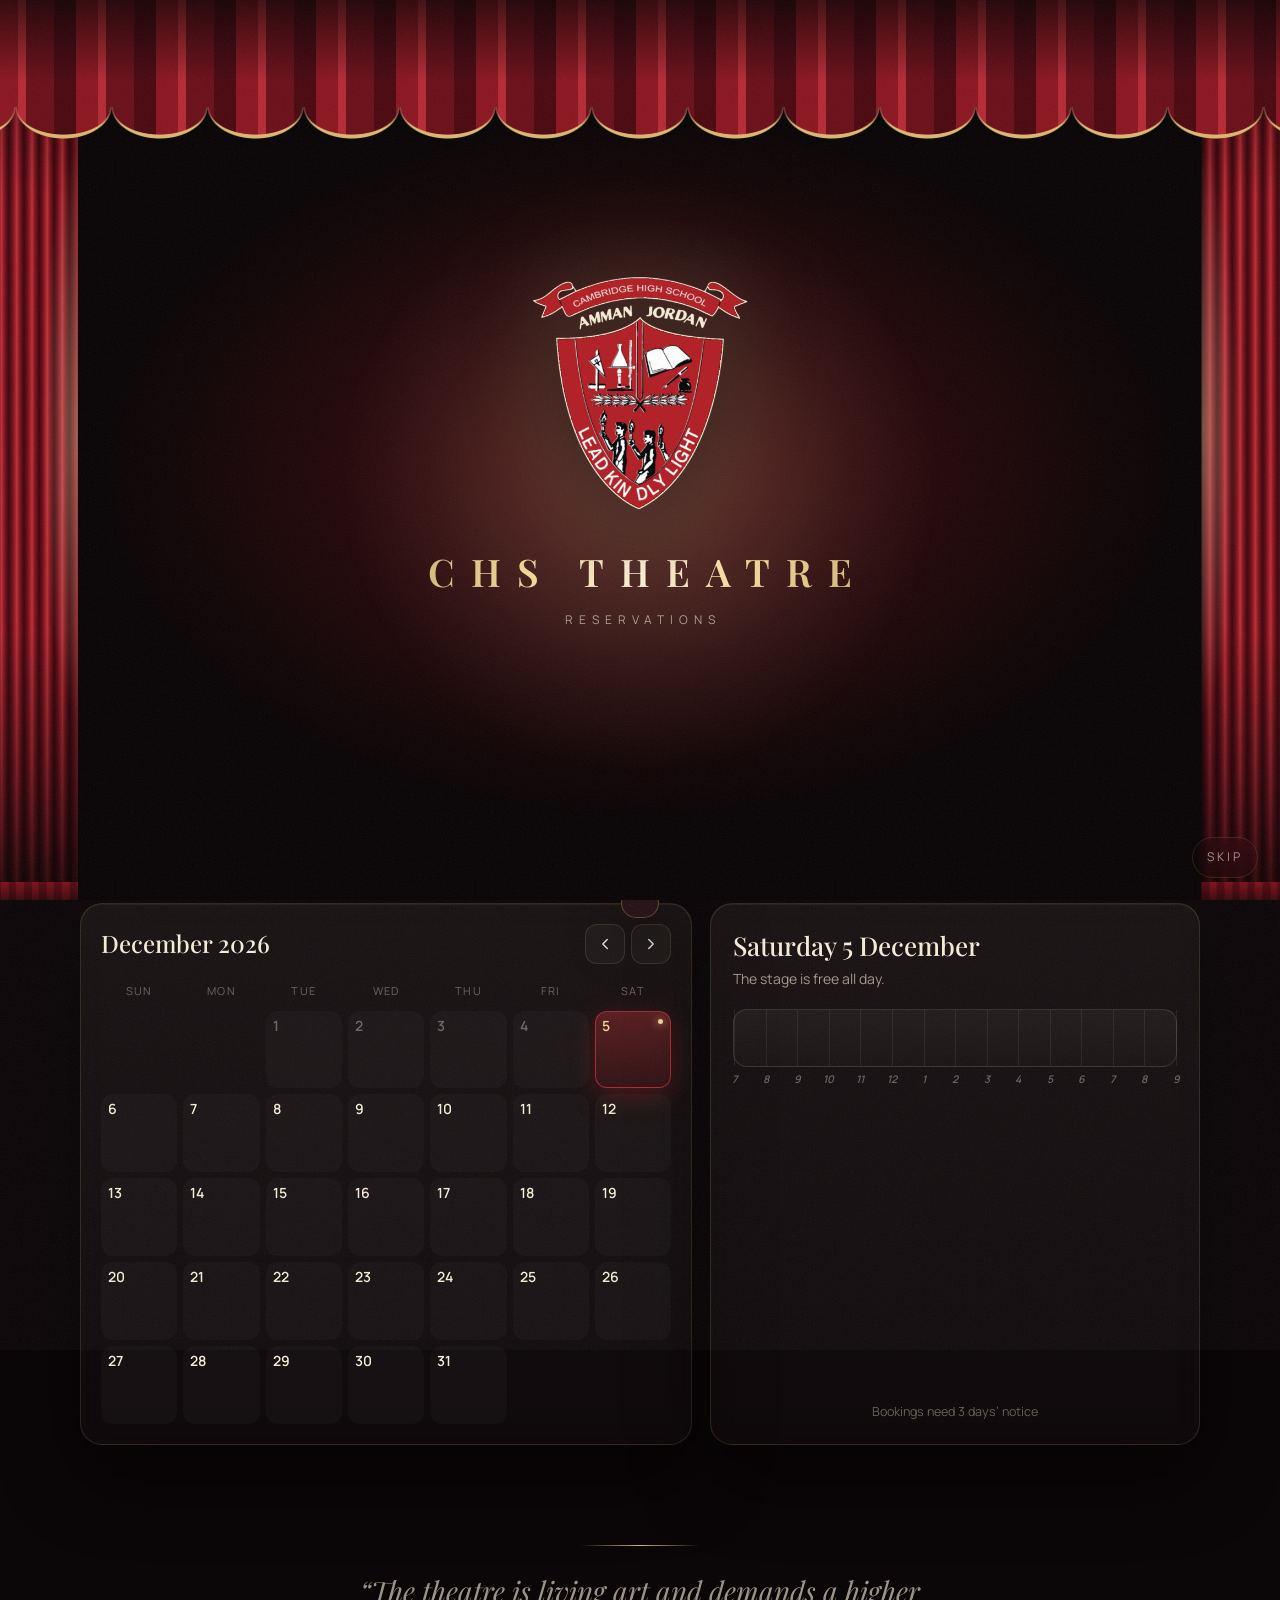
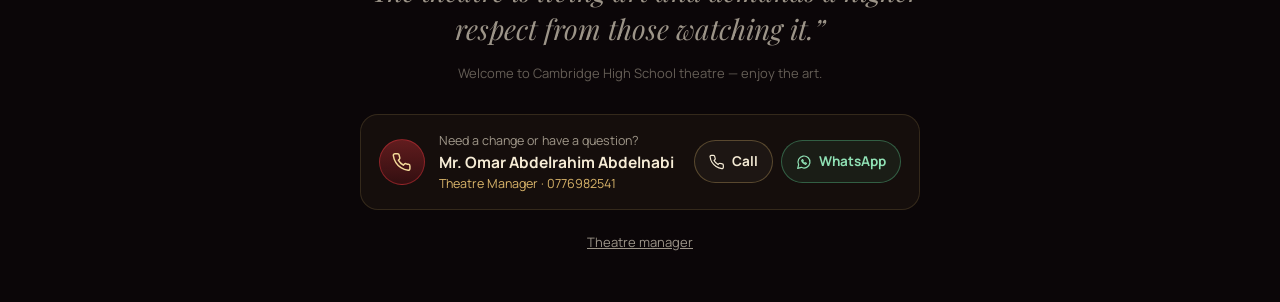
==== index.html @ 53082cd1 "Add files via upload" ====
<!doctype html>
<html lang="en" dir="ltr">
<head>
  <meta charset="utf-8" />
  <meta name="viewport" content="width=device-width, initial-scale=1, viewport-fit=cover" />
  <meta name="robots" content="noindex, nofollow" />
  <meta name="theme-color" content="#0b0608" />
  <meta name="apple-mobile-web-app-capable" content="yes" />
  <meta name="mobile-web-app-capable" content="yes" />
  <meta name="apple-mobile-web-app-status-bar-style" content="black-translucent" />
  <meta name="apple-mobile-web-app-title" content="CHS Theatre" />
  <title>CHS Theatre</title>
  <meta name="description" content="Book the Cambridge High School theatre." />
  <link rel="manifest" href="manifest.webmanifest" />
  <link rel="icon" type="image/png" href="icon-192.png" />
  <link rel="apple-touch-icon" href="apple-touch-icon.png" />
  <link rel="preconnect" href="https://fonts.googleapis.com" />
  <link rel="preconnect" href="https://fonts.gstatic.com" crossorigin />
  <link href="https://fonts.googleapis.com/css2?family=Amiri:wght@400;700&family=IBM+Plex+Sans+Arabic:wght@400;500;600;700&family=Manrope:wght@400;500;600;700;800&family=Playfair+Display:ital,wght@0,500;0,600;1,400;1,500&display=swap" rel="stylesheet" />
  <link rel="preload" as="image" href="logo-dark.png" />
  <link rel="stylesheet" href="styles.css?v=4" />
</head>
<body class="locked">
  <!-- ─── Intro: the curtain ─── -->
  <div id="intro" aria-hidden="true">
    <div class="intro-stage">
      <div class="intro-spot"></div>
      <div class="intro-pool"></div>
      <div class="intro-mark">
        <img src="logo-dark.png" alt="" />
        <div class="intro-title">CHS Theatre</div>
        <div class="intro-sub" data-t="introSub">Reservations</div>
      </div>
    </div>
    <div class="curtain l"><div class="shine"></div></div>
    <div class="curtain r"><div class="shine"></div></div>
    <div class="valance"></div>
    <div class="fringe"></div>
    <button class="skip" data-t="skip">Skip</button>
  </div>

  <div class="stage-bg">
    <div class="beam b1"></div>
    <div class="beam b2"></div>
    <canvas id="dust"></canvas>
  </div>
  <div class="grain"></div>

  <div class="app">
    <header class="top">
      <div class="wrap">
        <a class="brand" href="#">
          <img src="logo-dark.png" alt="Cambridge High School" />
          <div><b>CHS Theatre</b><small data-t="brandSub">Cambridge High School</small></div>
        </a>
        <div class="spacer"></div>
        <button class="pill-btn" id="langBtn" aria-label="Language"><span data-icon="globe"></span><span id="langLbl">عربي</span></button>
      </div>
    </header>

    <main>
      <section class="hero wrap">
        <span class="eyebrow reveal"><i></i><span data-t="eyebrow">Theatre reservations · Now online</span></span>
        <h1 class="reveal" data-t-html="heroTitle">The stage is <em>yours.</em></h1>
        <p class="lead reveal" data-t="heroLead">Reserve the school theatre in under a minute. Your request goes straight to the Theatre Manager — you’ll get the confirmation by email and in your calendar.</p>
        <div class="cta-row reveal">
          <button class="btn primary" data-open-booking><span data-icon="ticket"></span><span data-t="ctaBook">Book the theatre</span></button>
          <a class="btn ghost" href="#availability"><span data-icon="calendar"></span><span data-t="ctaAvail">See availability</span></a>
        </div>
        <div class="facts reveal">
          <span><span data-icon="clock"></span><span data-t="fact1">Book by the hour</span></span>
          <span><span data-icon="bell"></span><span data-t="fact2">Book at least 3 days ahead</span></span>
          <span><span data-icon="mail"></span><span data-t="fact3">Email + calendar confirmation</span></span>
        </div>
      </section>

      <section class="block wrap" id="availability">
        <div class="sec-head reveal">
          <div>
            <h2 data-t="availTitle">Availability</h2>
            <p data-t="availSub">Tap a day to see when the stage is free.</p>
          </div>
          <div class="legend">
            <span><i class="l-free"></i><span data-t="free">Free</span></span>
            <span><i class="l-pend"></i><span data-t="pending">Pending</span></span>
            <span><i class="l-busy"></i><span data-t="booked">Booked</span></span>
          </div>
        </div>
        <div class="avail reveal">
          <div class="card cal" id="mainCal"></div>
          <div class="card dayp" id="dayPanel"></div>
        </div>
      </section>

      <section class="block wrap" id="mineSec" hidden>
        <div class="sec-head reveal">
          <div>
            <h2 data-t="mineTitle">My requests</h2>
            <p data-t="mineSub">Requests sent from this device.</p>
          </div>
          <button class="pill-btn" id="mineRefresh"><span data-icon="refresh"></span><span data-t="refresh">Refresh</span></button>
        </div>
        <div class="mine reveal" id="mineList"></div>
      </section>
    </main>

    <footer class="foot wrap">
      <div class="orn"></div>
      <blockquote data-t="quote">“The theatre is living art and demands a higher respect from those watching it.”</blockquote>
      <div data-t="enjoy">Welcome to Cambridge High School theatre — enjoy the art.</div>
      <div class="contact-slot" style="margin-top:30px"></div>
      <div style="margin-top:22px"><a href="admin.html" data-t="managerLink">Theatre manager</a></div>
    </footer>
  </div>

  <!-- ─── Booking sheet ─── -->
  <div class="sheet-wrap" id="sheet" role="dialog" aria-modal="true" aria-labelledby="stepTitle">
    <div class="scrim" data-close></div>
    <div class="sheet">
      <div class="sheet-top">
        <div class="grabber"></div>
        <div class="sheet-bar">
          <div class="st"><small id="stepNum">Step 1 of 5</small><b id="stepTitle">About you</b></div>
          <button class="icon-btn" data-close aria-label="Close"><span data-icon="x"></span></button>
        </div>
        <div class="progress" id="progress"><i></i><i></i><i></i><i></i><i></i></div>
      </div>

      <div class="sheet-body" id="sheetBody">
        <!-- 1 · You -->
        <div class="step" data-step="1">
          <div class="field">
            <label for="fName" data-t="fName">Teacher’s name</label>
            <input class="input" id="fName" autocomplete="name" data-ph="phName" placeholder="e.g. Shireen Bakri" />
            <div class="err" data-err="name" data-t="errName">Please write your name.</div>
          </div>
          <div class="field">
            <label for="fEmail" data-t="fEmail">School email</label>
            <div class="email-wrap">
              <input class="input" id="fEmail" inputmode="email" autocomplete="email" autocapitalize="off" spellcheck="false" placeholder="firstname.lastname" />
              <span class="dom">@cambridge.edu.jo</span>
            </div>
            <div class="hint" data-t="emailHint">Confirmations are sent here.</div>
            <div class="err" data-err="email" data-t="errEmail">Write the part before @cambridge.edu.jo</div>
          </div>
          <div class="field">
            <span class="lbl" data-t="fDept">Department</span>
            <div class="chips" id="deptChips"></div>
            <div class="reveal-box" id="deptOtherBox"><div><input class="input" id="fDeptOther" data-ph="phDeptOther" placeholder="Department name" /></div></div>
            <div class="err" data-err="dept" data-t="errDept">Choose your department.</div>
          </div>
          <div class="field">
            <label for="fHod" data-t="fHod">HOD’s name</label>
            <input class="input" id="fHod" data-ph="phHod" placeholder="Head of department" />
            <div class="hint" data-t="hodHint">Your HOD approves the event before the theatre manager.</div>
            <div class="err" data-err="hod" data-t="errHod">Please write your HOD’s name.</div>
          </div>
        </div>

        <!-- 2 · Event -->
        <div class="step" data-step="2">
          <div class="field">
            <label for="fTitle" data-t="fTitle">Event title</label>
            <input class="input" id="fTitle" data-ph="phTitle" placeholder="e.g. Grade 6 parents orientation" />
            <div class="err" data-err="title" data-t="errTitle">Give the event a title.</div>
          </div>
          <div class="field">
            <label for="fDesc"><span data-t="fDesc">Event description</span> <span class="opt" data-t="optional">(optional)</span></label>
            <textarea class="input" id="fDesc" data-ph="phDesc" placeholder="What happens on stage?"></textarea>
          </div>
          <div class="field">
            <span class="lbl" data-t="fAudience">Number of audience</span>
            <div class="stepper" id="audStepper">
              <button type="button" data-d="-10" aria-label="-10">−</button>
              <input id="fAudience" type="number" inputmode="numeric" min="1" max="600" value="50" />
              <button type="button" data-d="10" aria-label="+10">+</button>
            </div>
          </div>
          <div class="field">
            <span class="lbl" data-t="fAudType">Who’s attending?</span>
            <div class="chips" id="audChips"></div>
            <div class="err" data-err="aud" data-t="errAud">Choose at least one.</div>
          </div>
          <div class="field">
            <label for="fAudNote"><span data-t="fAudNote">Audience notes</span> <span class="opt" data-t="optional">(optional)</span></label>
            <input class="input" id="fAudNote" data-ph="phAudNote" placeholder="e.g. Staff: only HODs" />
          </div>
        </div>

        <!-- 3 · When -->
        <div class="step" data-step="3">
          <div class="mini-cal" id="pickCal"></div>
          <div class="err" data-err="date" data-t="errDate">Pick a date.</div>
          <div id="whenBox" hidden>
            <div class="picked"><span data-icon="calendar"></span><b id="pickedLbl"></b></div>
            <span class="lbl" data-t="tlLbl">The stage that day — tap a free spot</span>
            <div class="tl" id="tl"></div>
            <div class="time-row" style="margin-top:16px">
              <div><span class="lbl" data-t="start">Start</span><input class="input" type="time" id="fStart" step="900" /></div>
              <div><span class="lbl" data-t="end">End</span><input class="input" type="time" id="fEnd" step="900" /></div>
            </div>
            <div class="chips dur" id="durChips" style="margin-top:12px"></div>
            <div class="err" id="timeErr"></div>

            <h4 class="sub-h" data-t="rehTitle">Rehearsal</h4>
            <div class="switch" id="rehSw" role="switch" tabindex="0">
              <div class="s-t"><b data-t="rehT">I need a rehearsal</b><small data-t="rehS">Book the stage for a run-through too</small></div>
              <div class="tog"></div>
            </div>
            <div class="reveal-box" id="rehBox"><div>
              <div class="field" style="margin-top:4px">
                <span class="lbl" data-t="rehDate">Rehearsal date</span>
                <input class="input" type="date" id="fRehDate" />
              </div>
              <div id="rehWrap" hidden>
                <div class="tl" id="rehTl"></div>
                <div class="time-row" style="margin-top:16px">
                  <div><span class="lbl" data-t="start">Start</span><input class="input" type="time" id="fRehStart" step="900" /></div>
                  <div><span class="lbl" data-t="end">End</span><input class="input" type="time" id="fRehEnd" step="900" /></div>
                </div>
                <div class="chips dur" id="rehDurChips" style="margin-top:12px"></div>
                <div class="err" id="rehTimeErr"></div>
              </div>
              <div class="err" data-err="reh" data-t="errReh">Pick the rehearsal date and time.</div>
            </div></div>
          </div>
        </div>

        <!-- 4 · Facilities -->
        <div class="step" data-step="4">
          <p class="hint" style="margin:0 0 14px;font-size:14px" data-t="equipHint">Tap everything you need on the day.</p>
          <div class="equip" id="equipGrid"></div>
          <div class="field" style="margin-top:18px">
            <label for="fOther"><span data-t="fOther">Any other needs</span> <span class="opt" data-t="optional">(optional)</span></label>
            <textarea class="input" id="fOther" data-ph="phOther" placeholder="Anything not listed above"></textarea>
          </div>
        </div>

        <!-- 5 · Review -->
        <div class="step" data-step="5">
          <div class="review" id="reviewBox"></div>
          <div class="rules">
            <h4 data-t="rulesT">Theatre notes</h4>
            <ul>
              <li data-t-html="rule1">Theatre reservations should be made at the <strong>beginning of each school term</strong>.</li>
              <li data-t-html="rule2">Facilities and materials needed must be handed in <strong>3 days before the event</strong>.</li>
              <li data-t-html="rule3">Torch use is done in coordination with the theatre manager.</li>
              <li data-t-html="rule4">Provide the event minutes (walk-through) <strong>a week before</strong>.</li>
              <li data-t-html="rule5">All screened material (presentations, slideshows, films) is handed in <strong>on a flash drive or by email</strong>.</li>
            </ul>
          </div>
          <div class="agree" id="agree" role="checkbox" tabindex="0" aria-checked="false">
            <span class="box"><span data-icon="check"></span></span>
            <span data-t="agree">I’ve read the theatre notes and my HOD approves this event.</span>
          </div>
          <div class="err" data-err="agree" data-t="errAgree">Please confirm to continue.</div>
        </div>

        <!-- success -->
        <div class="done" id="done">
          <canvas class="burst" id="burst"></canvas>
          <div class="ticket" id="ticket"></div>
          <h3 data-t="doneT">Request sent!</h3>
          <p data-t="doneP">The theatre manager will review it. You’ll get an email — and a calendar invite once it’s approved.</p>
          <div class="status-line"><i></i><span data-t="awaiting">Awaiting approval</span></div>
          <div><button class="btn ghost" data-close><span data-t="doneBtn">Done</span></button></div>
          <div class="contact-slot" style="margin-top:22px"></div>
        </div>
      </div>

      <div class="sheet-foot" id="sheetFoot">
        <button class="btn ghost" id="backBtn"><span class="flip"><span data-icon="chevL"></span></span><span data-t="back">Back</span></button>
        <button class="btn primary grow" id="nextBtn"><span id="nextLbl" data-t="next">Continue</span><span class="flip" id="nextIco"><span data-icon="arrowR"></span></span></button>
      </div>
    </div>
  </div>

  <div class="toast" id="toast"></div>

  <script src="config.js?v=4"></script>
  <script src="api.js?v=4"></script>
  <script src="i18n.js?v=4"></script>
  <script src="icons.js?v=4"></script>
  <script src="app.js?v=4"></script>
</body>
</html>
---- styles.css ----
/* ─── CHS Theatre — design system ─────────────────────────────────── */
:root {
  --bg: #0b0608;
  --bg-2: #140a0d;
  --velvet-1: #2a0509;
  --velvet-2: #5c0b14;
  --velvet-3: #8f1620;
  --red: #b01e23;
  --red-hi: #d6333a;
  --gold: #d9b46a;
  --gold-hi: #f3d999;
  --gold-lo: #8a6a2e;
  --ivory: #f6ecd6;
  --text: #f6ecd6;
  --muted: rgba(246, 236, 214, 0.62);
  --faint: rgba(246, 236, 214, 0.38);
  --line: rgba(217, 180, 106, 0.16);
  --line-2: rgba(217, 180, 106, 0.32);
  --glass: rgba(255, 240, 220, 0.035);
  --glass-2: rgba(255, 240, 220, 0.07);
  --ok: #57c48a;
  --warn: #f0b44c;
  --busy: #e0474e;
  --radius: 22px;
  --radius-s: 14px;
  --ease: cubic-bezier(0.22, 1, 0.36, 1);
  --ease-io: cubic-bezier(0.7, 0, 0.2, 1);
  --f-display: "Playfair Display", "Amiri", Georgia, serif;
  --f-body: "Manrope", "IBM Plex Sans Arabic", system-ui, sans-serif;
  color-scheme: dark;
}
html[lang="ar"] {
  --f-display: "Amiri", "Playfair Display", serif;
  --f-body: "IBM Plex Sans Arabic", "Manrope", system-ui, sans-serif;
}

* { box-sizing: border-box; -webkit-tap-highlight-color: transparent; }
[hidden] { display: none !important; }
html, body { margin: 0; background: var(--bg); color: var(--text); }
body {
  font-family: var(--f-body);
  font-size: 16px;
  line-height: 1.55;
  min-height: 100dvh;
  overflow-x: hidden;
  -webkit-font-smoothing: antialiased;
}
body.locked { overflow: hidden; }
button, input, textarea, select { font: inherit; color: inherit; }
button { cursor: pointer; border: 0; background: none; }
img { display: block; max-width: 100%; }
::selection { background: var(--red); color: var(--ivory); }
:focus-visible { outline: 2px solid var(--gold); outline-offset: 3px; border-radius: 8px; }

/* ─── ambient stage: beams, dust, grain ─── */
.stage-bg { position: fixed; inset: 0; z-index: 0; pointer-events: none; overflow: hidden; }
.stage-bg::before {
  content: ""; position: absolute; inset: 0;
  background:
    radial-gradient(120% 70% at 50% -10%, rgba(143, 22, 32, 0.55), transparent 60%),
    radial-gradient(80% 60% at 50% 120%, rgba(92, 11, 20, 0.35), transparent 70%),
    var(--bg);
}
.beam {
  position: absolute; top: -20vh; width: 70vmax; height: 140vh;
  background: conic-gradient(from 180deg at 50% 0%, transparent 168deg, rgba(255, 226, 170, 0.10) 176deg, rgba(255, 236, 196, 0.16) 180deg, rgba(255, 226, 170, 0.10) 184deg, transparent 192deg);
  filter: blur(6px);
  mix-blend-mode: screen;
  transform-origin: 50% 0%;
}
.beam.b1 { left: -20vmax; animation: sway1 14s var(--ease-io) infinite alternate; }
.beam.b2 { right: -20vmax; animation: sway2 17s var(--ease-io) infinite alternate; }
@keyframes sway1 { from { transform: rotate(-26deg); } to { transform: rotate(-12deg); } }
@keyframes sway2 { from { transform: rotate(24deg); } to { transform: rotate(10deg); } }
#dust { position: absolute; inset: 0; width: 100%; height: 100%; opacity: 0.8; }
.grain {
  position: fixed; inset: -50%; z-index: 100; pointer-events: none; opacity: 0.07;
  background-image: url("data:image/svg+xml;utf8,<svg xmlns='http://www.w3.org/2000/svg' width='180' height='180'><filter id='n'><feTurbulence type='fractalNoise' baseFrequency='.9' numOctaves='2' stitchTiles='stitch'/></filter><rect width='100%' height='100%' filter='url(%23n)'/></svg>");
  animation: grain 1.2s steps(6) infinite;
}
@keyframes grain { 0%{transform:translate(0,0)} 20%{transform:translate(-3%,2%)} 40%{transform:translate(2%,-3%)} 60%{transform:translate(-2%,-1%)} 80%{transform:translate(3%,3%)} 100%{transform:translate(0,0)} }

/* ─── intro: velvet curtain reveal ─── */
#intro {
  position: fixed; inset: 0; z-index: 90; background: #050203; overflow: hidden;
  display: grid; place-items: center; cursor: pointer;
}
#intro.out { animation: introOut 0.9s var(--ease) forwards; }
@keyframes introOut { to { opacity: 0; transform: scale(1.04); visibility: hidden; } }
.intro-stage {
  position: absolute; inset: 0; display: grid; place-items: center;
  background: radial-gradient(60% 55% at 50% 52%, rgba(120, 18, 26, 0.55), transparent 70%), #070304;
}
.intro-spot {
  position: absolute; z-index: 6; left: 50%; top: -10%; width: 120vmin; height: 120%;
  transform: translateX(-50%);
  background: conic-gradient(from 180deg at 50% 0%, transparent 163deg, rgba(255, 232, 190, 0.14) 172deg, rgba(255, 240, 210, 0.22) 180deg, rgba(255, 232, 190, 0.14) 188deg, transparent 197deg);
  filter: blur(4px); opacity: 0; mix-blend-mode: screen;
}
.intro-pool {
  position: absolute; left: 50%; top: 50%; width: 70vmin; height: 70vmin; transform: translate(-50%, -46%);
  background: radial-gradient(circle, rgba(255, 228, 180, 0.22), rgba(255, 210, 150, 0.06) 45%, transparent 68%);
  opacity: 0;
}
.intro-mark { position: relative; z-index: 2; text-align: center; opacity: 0; transform: scale(0.94) translateY(8px); }
.intro-mark img { width: min(46vmin, 230px); margin: 0 auto; filter: drop-shadow(0 18px 40px rgba(0, 0, 0, 0.7)) drop-shadow(0 0 30px rgba(255, 210, 150, 0.18)); }
.intro-title {
  margin-top: 26px; font-family: "Playfair Display", serif; font-weight: 600;
  font-size: clamp(22px, 4.6vmin, 38px); letter-spacing: 0.42em; text-indent: 0.42em; text-transform: uppercase;
  background: linear-gradient(100deg, var(--gold-lo), var(--gold-hi) 40%, #fff6dd 50%, var(--gold-hi) 60%, var(--gold-lo));
  background-size: 220% 100%; -webkit-background-clip: text; background-clip: text; color: transparent;
}
.intro-sub { margin-top: 10px; font-size: 12px; letter-spacing: 0.5em; text-indent: 0.5em; text-transform: uppercase; color: var(--muted); }

.curtain {
  position: absolute; top: 0; bottom: 0; width: 51%; z-index: 4;
  background:
    linear-gradient(180deg, rgba(0,0,0,.55), rgba(0,0,0,0) 22%, rgba(0,0,0,0) 70%, rgba(0,0,0,.7)),
    repeating-linear-gradient(90deg, #3a060c 0px, #6d0d17 18px, #a4202b 34px, #c2333c 40px, #8d1520 52px, #4e0810 70px, #3a060c 76px);
  box-shadow: inset 0 0 120px rgba(0, 0, 0, 0.6);
  will-change: transform;
}
.curtain::after { /* hem */
  content: ""; position: absolute; left: 0; right: 0; bottom: 0; height: 18px;
  background: linear-gradient(180deg, transparent, rgba(0,0,0,.5)), repeating-linear-gradient(90deg, #5a0a12 0 38px, #7d111b 38px 76px);
}
.curtain.l { left: 0; transform-origin: 0 50%; border-right: 1px solid rgba(0,0,0,.6); }
.curtain.r { right: 0; transform-origin: 100% 50%; border-left: 1px solid rgba(0,0,0,.6); }
.curtain .shine {
  position: absolute; inset: 0; opacity: 0;
  background: radial-gradient(40% 45% at var(--sx, 100%) 48%, rgba(255, 220, 170, 0.35), transparent 70%);
  mix-blend-mode: screen;
}
.curtain.l .shine { --sx: 100%; }
.curtain.r .shine { --sx: 0%; }
.valance {
  position: absolute; left: -2%; right: -2%; top: 0; height: 15vh; min-height: 90px; z-index: 6;
  background:
    linear-gradient(180deg, rgba(0,0,0,.65), rgba(0,0,0,0) 60%),
    repeating-linear-gradient(90deg, #4a0810 0 22px, #8a1520 22px 44px, #b42a33 44px 52px, #6a0e18 52px 80px);
  -webkit-mask: linear-gradient(#000, #000) top / 100% calc(100% - 28px) no-repeat, radial-gradient(50% 100% at 50% 0, #000 97%, transparent 100%) bottom / 96px 28px repeat-x;
          mask: linear-gradient(#000, #000) top / 100% calc(100% - 28px) no-repeat, radial-gradient(50% 100% at 50% 0, #000 97%, transparent 100%) bottom / 96px 28px repeat-x;
}
.fringe { /* gold edge that follows the swags */
  position: absolute; left: -2%; right: -2%; top: 0; height: calc(max(15vh, 90px) + 4px); min-height: 94px; z-index: 5;
  background: linear-gradient(180deg, var(--gold-lo), var(--gold-hi) 60%, var(--gold));
  -webkit-mask: linear-gradient(#000, #000) top / 100% calc(100% - 32px) no-repeat, radial-gradient(50% 100% at 50% 0, #000 97%, transparent 100%) bottom / 96px 32px repeat-x;
          mask: linear-gradient(#000, #000) top / 100% calc(100% - 32px) no-repeat, radial-gradient(50% 100% at 50% 0, #000 97%, transparent 100%) bottom / 96px 32px repeat-x;
  filter: drop-shadow(0 8px 14px rgba(0,0,0,.7));
}
.skip {
  position: absolute; z-index: 8; bottom: max(22px, env(safe-area-inset-bottom)); inset-inline-end: 22px;
  font-size: 12px; letter-spacing: 0.24em; text-transform: uppercase; color: var(--muted);
  padding: 10px 14px; border: 1px solid var(--line); border-radius: 999px; backdrop-filter: blur(6px);
  opacity: 0; animation: fadeIn 0.6s 0.4s forwards;
}

/* timeline (class .play added by JS) */
#intro.play .intro-spot { animation: spotOn 0.9s 0.25s steps(1) forwards, spotFlick 0.5s 0.25s ease-out; }
@keyframes spotOn { to { opacity: 1; } }
@keyframes spotFlick { 0%{opacity:0} 20%{opacity:.8} 30%{opacity:.2} 45%{opacity:1} 55%{opacity:.5} 70%{opacity:1} }
#intro.play .curtain .shine { animation: fadeIn 0.6s 0.45s forwards; }
#intro.play .curtain.l { animation: openL 2.1s 1.05s var(--ease-io) forwards; }
#intro.play .curtain.r { animation: openR 2.1s 1.05s var(--ease-io) forwards; }
@keyframes openL { 0%{transform:none} 12%{transform:translateX(1.5%) skewY(.3deg)} 100%{transform:translateX(-8%) scaleX(.2)} }
@keyframes openR { 0%{transform:none} 12%{transform:translateX(-1.5%) skewY(-.3deg)} 100%{transform:translateX(8%) scaleX(.2)} }
#intro.play .intro-pool { animation: fadeIn 1.4s 1.5s forwards; }
#intro.play .intro-mark { animation: markIn 1.5s 1.7s var(--ease) forwards; }
#intro.play .intro-title { animation: titleShine 2.2s 2.1s var(--ease) forwards; }
@keyframes titleShine { from { background-position: 130% 0; } to { background-position: 50% 0; } }
@keyframes markIn { to { opacity: 1; transform: none; } }
@keyframes shimmer { from { background-position: 120% 0; } to { background-position: -20% 0; } }
@keyframes fadeIn { to { opacity: 1; } }
/* quick version on repeat visits */
#intro.quick.play .curtain.l, #intro.quick.play .curtain.r { animation-delay: 0.2s; animation-duration: 1.3s; }
#intro.quick.play .intro-spot { animation-delay: 0s; }
#intro.quick.play .intro-pool { animation-delay: 0.4s; }
#intro.quick.play .intro-mark { animation-delay: 0.5s; animation-duration: 1s; }
#intro.quick.play .intro-title { animation-delay: 0.6s; }

/* ─── layout ─── */
.app { position: relative; z-index: 1; }
.wrap { width: min(1120px, 100% - 32px); margin-inline: auto; }
header.top {
  position: sticky; top: 0; z-index: 20;
  padding: max(12px, env(safe-area-inset-top)) 0 12px;
  background: linear-gradient(180deg, rgba(11, 6, 8, 0.92), rgba(11, 6, 8, 0.6) 70%, transparent);
  backdrop-filter: blur(10px); -webkit-backdrop-filter: blur(10px);
}
.top .wrap { display: flex; align-items: center; gap: 12px; }
.brand { display: flex; align-items: center; gap: 12px; text-decoration: none; color: inherit; min-width: 0; }
.brand img { width: 40px; height: 43px; object-fit: contain; filter: drop-shadow(0 4px 10px rgba(0,0,0,.6)); }
.brand b { display: block; font-family: var(--f-display); font-size: 17px; font-weight: 600; letter-spacing: .02em; line-height: 1.15; white-space: nowrap; }
.brand small { display: block; font-size: 10.5px; letter-spacing: .28em; text-transform: uppercase; color: var(--gold); white-space: nowrap; }
html[lang="ar"] .brand small { letter-spacing: .05em; font-size: 12px; }
.top .spacer { flex: 1; }
.pill-btn {
  display: inline-flex; align-items: center; gap: 8px; padding: 9px 14px; border-radius: 999px;
  border: 1px solid var(--line-2); background: var(--glass); font-size: 13px; font-weight: 600; color: var(--ivory);
  transition: background .3s, border-color .3s, transform .3s var(--ease);
}
.pill-btn:hover { background: var(--glass-2); border-color: var(--gold); }
.pill-btn:active { transform: scale(.96); }
.pill-btn svg { width: 16px; height: 16px; }

/* hero */
.hero { padding: clamp(40px, 10vh, 110px) 0 50px; text-align: center; position: relative; }
.eyebrow {
  display: inline-flex; align-items: center; gap: 10px; font-size: 11.5px; letter-spacing: .34em; text-transform: uppercase;
  color: var(--gold); padding: 8px 16px; border: 1px solid var(--line); border-radius: 999px; background: rgba(217, 180, 106, 0.05);
}
html[lang="ar"] .eyebrow { letter-spacing: .04em; font-size: 13px; }
.eyebrow i { width: 6px; height: 6px; border-radius: 50%; background: var(--gold-hi); box-shadow: 0 0 12px var(--gold-hi); animation: pulse 2.4s infinite; }
@keyframes pulse { 50% { opacity: .35; } }
.hero h1 {
  font-family: var(--f-display); font-weight: 500; margin: 26px auto 18px; line-height: 1.02;
  font-size: clamp(46px, 10.5vw, 112px); letter-spacing: -0.02em; max-width: 12ch;
}
html[lang="ar"] .hero h1 { line-height: 1.25; letter-spacing: 0; font-weight: 700; }
.hero h1 em {
  font-style: italic; font-weight: 400;
  background: linear-gradient(100deg, var(--gold-lo), var(--gold-hi) 45%, #fff3d2 52%, var(--gold-hi) 60%, var(--gold));
  background-size: 200% 100%; -webkit-background-clip: text; background-clip: text; color: transparent;
  animation: shimmer 6s 1s var(--ease) infinite alternate; padding-inline-end: .06em;
}
.hero p.lead { max-width: 560px; margin: 0 auto; color: var(--muted); font-size: clamp(16px, 2.2vw, 19px); }
.cta-row { display: flex; gap: 12px; justify-content: center; flex-wrap: wrap; margin-top: 34px; }
.btn {
  position: relative; display: inline-flex; align-items: center; justify-content: center; gap: 10px;
  padding: 17px 28px; border-radius: 999px; font-weight: 700; font-size: 16px; letter-spacing: .01em;
  transition: transform .35s var(--ease), box-shadow .35s var(--ease), background .3s, opacity .3s; overflow: hidden; isolation: isolate;
}
.btn svg { width: 19px; height: 19px; }
.btn:active { transform: scale(.97); }
.btn.primary {
  color: #fff; background: linear-gradient(180deg, var(--red-hi), var(--red) 55%, #8c141a);
  box-shadow: 0 1px 0 rgba(255,255,255,.25) inset, 0 -2px 0 rgba(0,0,0,.25) inset, 0 14px 40px rgba(176, 30, 35, 0.45), 0 0 0 1px rgba(255, 200, 180, .12);
}
.btn.primary::after {
  content: ""; position: absolute; inset: 0; z-index: -1;
  background: linear-gradient(115deg, transparent 30%, rgba(255,255,255,.35) 48%, transparent 62%);
  transform: translateX(-120%); transition: transform 0.9s var(--ease);
}
.btn.primary:hover::after { transform: translateX(120%); }
.btn.primary:hover { box-shadow: 0 1px 0 rgba(255,255,255,.25) inset, 0 18px 50px rgba(214, 51, 58, 0.55), 0 0 0 1px rgba(255, 200, 180, .2); transform: translateY(-2px); }
a.btn { text-decoration: none; }
@media (max-width: 480px) { .eyebrow { letter-spacing: .18em; font-size: 10.5px; } }
.btn.ghost { color: var(--ivory); border: 1px solid var(--line-2); background: var(--glass); }
.btn.ghost:hover { border-color: var(--gold); background: var(--glass-2); }
.btn.gold { color: #1b1206; background: linear-gradient(180deg, var(--gold-hi), var(--gold) 60%, #b48d45); box-shadow: 0 12px 34px rgba(217, 180, 106, .3); }
.btn[disabled] { opacity: .45; pointer-events: none; }
.btn.block { width: 100%; }

.facts { display: flex; justify-content: center; flex-wrap: wrap; gap: 10px 26px; margin-top: 44px; color: var(--faint); font-size: 13.5px; }
.facts span { display: inline-flex; align-items: center; gap: 8px; }
.facts svg { width: 16px; height: 16px; color: var(--gold); }

/* reveal on scroll */
.reveal { opacity: 0; transform: translateY(26px); transition: opacity 1s var(--ease), transform 1s var(--ease); }
.reveal.in { opacity: 1; transform: none; }

/* sections */
section.block { padding: 40px 0 30px; }
.sec-head { display: flex; align-items: end; justify-content: space-between; gap: 16px; margin-bottom: 20px; flex-wrap: wrap; }
.sec-head h2 { font-family: var(--f-display); font-weight: 500; font-size: clamp(30px, 5vw, 44px); margin: 0; line-height: 1.1; }
.sec-head p { margin: 6px 0 0; color: var(--muted); }
.legend { display: flex; gap: 14px; flex-wrap: wrap; font-size: 12.5px; color: var(--muted); }
.legend span { display: inline-flex; align-items: center; gap: 7px; }
.legend i { width: 10px; height: 10px; border-radius: 3px; }
.l-free { background: rgba(246, 236, 214, .14); }
.l-pend { background: var(--warn); }
.l-busy { background: var(--busy); }

.card {
  position: relative; border-radius: var(--radius); border: 1px solid var(--line);
  background: linear-gradient(180deg, rgba(255, 240, 220, 0.05), rgba(255, 240, 220, 0.02));
  box-shadow: 0 30px 80px rgba(0, 0, 0, 0.45), inset 0 1px 0 rgba(255, 240, 220, 0.06);
  backdrop-filter: blur(14px); -webkit-backdrop-filter: blur(14px);
}

/* availability */
.avail { display: grid; grid-template-columns: 1.25fr 1fr; gap: 18px; }
@media (max-width: 860px) { .avail { grid-template-columns: 1fr; } }
.cal { padding: 20px; }
.cal-head { display: flex; align-items: center; justify-content: space-between; margin-bottom: 14px; }
.cal-head h3 { margin: 0; font-family: var(--f-display); font-weight: 500; font-size: 24px; }
.cal-nav { display: flex; gap: 6px; }
.icon-btn {
  width: 40px; height: 40px; border-radius: 12px; display: grid; place-items: center;
  border: 1px solid var(--line); background: var(--glass); transition: background .25s, border-color .25s;
}
.icon-btn:hover { background: var(--glass-2); border-color: var(--line-2); }
.icon-btn svg { width: 18px; height: 18px; }
html[dir="rtl"] .flip svg { transform: scaleX(-1); }
.cal-grid { display: grid; grid-template-columns: repeat(7, 1fr); gap: 6px; }
.cal-dow { text-align: center; font-size: 11px; letter-spacing: .12em; text-transform: uppercase; color: var(--faint); padding: 4px 0 6px; }
.day {
  position: relative; aspect-ratio: 1 / 1.02; border-radius: 12px; padding: 7px 6px 6px; text-align: start;
  display: flex; flex-direction: column; justify-content: space-between;
  background: rgba(255, 240, 220, 0.025); border: 1px solid transparent; transition: background .25s, border-color .25s, transform .3s var(--ease);
}
.day:hover:not(:disabled) { background: rgba(255, 240, 220, 0.07); border-color: var(--line); }
.day .num { font-size: 14px; font-weight: 600; line-height: 1; }
.day.muted { opacity: .28; }
.day:disabled { cursor: default; }
.day.past .num { color: var(--faint); }
.day.today .num { color: var(--gold-hi); }
.day.today::before { content: ""; position: absolute; top: 7px; inset-inline-end: 7px; width: 5px; height: 5px; border-radius: 50%; background: var(--gold-hi); box-shadow: 0 0 8px var(--gold-hi); }
.day.sel { background: linear-gradient(180deg, rgba(214, 51, 58, .35), rgba(176, 30, 35, .18)); border-color: rgba(214, 51, 58, .7); box-shadow: 0 8px 26px rgba(176, 30, 35, .35); }
.day.blocked { opacity: .32; }
.bars { display: grid; grid-template-columns: repeat(8, 1fr); gap: 2px; }
.bars i { height: 4px; border-radius: 2px; background: rgba(246, 236, 214, 0.12); }
.bars i.p { background: var(--warn); }
.bars i.b { background: var(--busy); box-shadow: 0 0 6px rgba(224, 71, 78, .6); }
.mbar { position: relative; display: block; height: 4px; border-radius: 2px; background: rgba(246, 236, 214, 0.1); overflow: hidden; }
.mbar i { position: absolute; top: 0; bottom: 0; border-radius: 2px; }
.mbar i.p { background: var(--warn); }
.mbar i.b { background: var(--busy); box-shadow: 0 0 6px rgba(224, 71, 78, .6); }

/* day timeline */
.tl { position: relative; padding-bottom: 22px; margin-bottom: 4px; }
.tl-track {
  position: relative; height: 58px; border-radius: 14px; cursor: pointer; overflow: visible;
  background: linear-gradient(180deg, rgba(255, 240, 220, .05), rgba(255, 240, 220, .02));
  border: 1px solid rgba(246, 236, 214, .12);
  touch-action: manipulation;
}
.tl.static .tl-track { cursor: default; }
.tl .tk { position: absolute; top: 0; bottom: 0; width: 1px; background: rgba(246, 236, 214, .08); pointer-events: none; }
.tl .tk span { position: absolute; top: calc(100% + 5px); transform: translateX(-50%); font-size: 10.5px; color: var(--faint); font-weight: 600; direction: ltr; }
html[dir="rtl"] .tl .tk span { transform: translateX(50%); }
@media (max-width: 520px) { .tl .tk.minor span { display: none; } }
.tl .blk { position: absolute; top: 6px; bottom: 6px; border-radius: 9px; pointer-events: none; }
.tl .blk.busy { background: repeating-linear-gradient(135deg, rgba(224, 71, 78, .55) 0 6px, rgba(224, 71, 78, .35) 6px 12px); border: 1px solid rgba(255, 120, 125, .6); }
.tl .blk.pend { background: repeating-linear-gradient(135deg, rgba(240, 180, 76, .45) 0 6px, rgba(240, 180, 76, .25) 6px 12px); border: 1px solid rgba(240, 180, 76, .6); }
.tl .blk.own { background: rgba(217, 180, 106, .12); border: 1px dashed rgba(217, 180, 106, .6); }
.tl .sel {
  position: absolute; top: 3px; bottom: 3px; border-radius: 11px; pointer-events: none; min-width: 6px;
  background: linear-gradient(180deg, var(--gold-hi), var(--gold) 60%, #b48d45);
  box-shadow: 0 0 0 2px rgba(243, 217, 153, .35), 0 8px 26px rgba(217, 180, 106, .45);
  transition: inset-inline-start .35s var(--ease), width .35s var(--ease);
  display: flex; align-items: center; justify-content: center; overflow: hidden;
}
.tl .sel span { font-size: 11px; font-weight: 800; color: #2a1408; white-space: nowrap; padding: 0 4px; direction: ltr; }
.tl .sel.bad { background: linear-gradient(180deg, #ff7a80, var(--busy)); box-shadow: 0 0 0 2px rgba(255, 120, 125, .35), 0 8px 26px rgba(224, 71, 78, .45); }
.tl .sel.bad span { color: #fff; }
.chip.sm { padding: 8px 13px; font-size: 13px; }
.chip.ghosty { cursor: default; font-weight: 600; color: var(--ok); border-color: rgba(87, 196, 138, .3); background: rgba(87, 196, 138, .07); direction: ltr; }
.dayp .tl { margin-top: 4px; }
.day .xtra { position: absolute; bottom: 14px; inset-inline-end: 6px; width: 6px; height: 6px; border-radius: 50%; background: var(--gold); }

.dayp { padding: 22px; display: flex; flex-direction: column; min-height: 100%; }
.dayp h3 { margin: 0; font-family: var(--f-display); font-weight: 500; font-size: 26px; }
.dayp .sub { color: var(--muted); font-size: 14px; margin: 2px 0 16px; }
.plist { display: grid; gap: 8px; }
.prow {
  display: grid; grid-template-columns: 44px 1fr auto; align-items: center; gap: 12px;
  padding: 11px 14px; border-radius: 14px; background: rgba(255, 240, 220, 0.03); border: 1px solid rgba(255, 240, 220, .05);
}
.prow .pn { font-family: var(--f-display); font-size: 22px; color: var(--gold); text-align: center; }
.prow .pt { font-size: 13px; color: var(--muted); }
.prow .pn svg { width: 22px; height: 22px; display: block; margin: 0 auto; }
.prow .pd { font-size: 14px; font-weight: 600; }
.tag { font-size: 11.5px; font-weight: 700; letter-spacing: .06em; padding: 5px 10px; border-radius: 999px; white-space: nowrap; }
.tag.free { color: var(--ok); background: rgba(87, 196, 138, .1); border: 1px solid rgba(87, 196, 138, .25); }
.tag.pending { color: var(--warn); background: rgba(240, 180, 76, .1); border: 1px solid rgba(240, 180, 76, .3); }
.tag.approved, .tag.busy { color: #ff8a8f; background: rgba(224, 71, 78, .12); border: 1px solid rgba(224, 71, 78, .35); }
.tag.rejected, .tag.cancelled { color: var(--faint); background: rgba(255,255,255,.04); border: 1px solid rgba(255,255,255,.1); }
.prow.busy { border-color: rgba(224, 71, 78, .22); background: rgba(224, 71, 78, .06); }
.prow.pending { border-color: rgba(240, 180, 76, .2); background: rgba(240, 180, 76, .05); }
.dayp .btn { margin-top: 18px; }
.custom-list { margin-top: 10px; display: grid; gap: 8px; }

/* my requests */
.mine { display: grid; gap: 10px; }
.mine-item { display: flex; align-items: center; gap: 14px; padding: 16px 18px; }
.mine-item .mi-id { font-family: var(--f-display); color: var(--gold); font-size: 18px; min-width: 70px; }
.mine-item .mi-t { flex: 1; min-width: 0; }
.mine-item .mi-t b { display: block; white-space: nowrap; overflow: hidden; text-overflow: ellipsis; }
.mine-item .mi-t small { color: var(--muted); }

.contact {
  display: flex; align-items: center; gap: 14px; flex-wrap: wrap; text-align: start;
  padding: 16px 18px; border-radius: 18px; border: 1px solid var(--line); background: rgba(217, 180, 106, .05);
  max-width: 560px; margin-inline: auto;
}
.contact .c-ico { width: 46px; height: 46px; border-radius: 50%; display: grid; place-items: center; flex: none; background: linear-gradient(180deg, rgba(214, 51, 58, .4), rgba(120, 18, 26, .3)); border: 1px solid rgba(214, 51, 58, .5); }
.contact .c-ico svg { width: 20px; height: 20px; color: var(--gold-hi); }
.contact .c-t { flex: 1; min-width: 180px; }
.contact .c-t small { display: block; color: var(--muted); font-size: 12.5px; }
.contact .c-t b { display: block; font-size: 15.5px; color: var(--ivory); }
.contact .c-t span { display: block; font-size: 12.5px; color: var(--gold); direction: ltr; text-align: start; }
.contact .c-btns { display: flex; gap: 8px; }
.contact .c-btns a { display: inline-flex; align-items: center; gap: 7px; padding: 10px 14px; border-radius: 999px; font-size: 13.5px; font-weight: 700; text-decoration: none; color: var(--ivory); border: 1px solid var(--line-2); background: var(--glass); }
.contact .c-btns a.wa { border-color: rgba(87, 196, 138, .4); color: #8fe0b4; background: rgba(87, 196, 138, .08); }
.contact .c-btns svg { width: 16px; height: 16px; }
.mine-item .mi-acts { display: flex; gap: 6px; flex-wrap: wrap; justify-content: flex-end; }
.mine-item .mi-acts button { padding: 7px 12px; font-size: 12.5px; }
.mine-item .mi-acts svg { width: 14px; height: 14px; }
@media (max-width: 560px) { .mine-item { flex-wrap: wrap; } .mine-item .mi-acts { width: 100%; justify-content: flex-start; } }
.edit-banner { display: flex; gap: 10px; align-items: center; padding: 12px 14px; border-radius: 14px; margin-bottom: 16px; background: rgba(217, 180, 106, .08); border: 1px solid var(--line-2); font-size: 14px; color: var(--muted); }
.edit-banner svg { width: 18px; height: 18px; color: var(--gold); flex: none; }
footer.foot { padding: 70px 0 calc(50px + env(safe-area-inset-bottom)); text-align: center; color: var(--faint); font-size: 13px; }
footer.foot blockquote { font-family: var(--f-display); font-style: italic; font-size: clamp(20px, 3vw, 28px); color: var(--muted); max-width: 640px; margin: 0 auto 16px; line-height: 1.35; }
html[lang="ar"] footer.foot blockquote { font-style: normal; }
footer.foot .orn { width: 120px; height: 1px; margin: 0 auto 26px; background: linear-gradient(90deg, transparent, var(--gold), transparent); }
footer.foot a { color: var(--muted); }

/* ─── booking sheet (wizard) ─── */
.sheet-wrap { position: fixed; inset: 0; z-index: 50; display: none; }
.sheet-wrap.open { display: block; }
.scrim { position: absolute; inset: 0; background: rgba(5, 2, 3, 0.72); backdrop-filter: blur(8px); -webkit-backdrop-filter: blur(8px); opacity: 0; transition: opacity .5s var(--ease); }
.sheet-wrap.show .scrim { opacity: 1; }
.sheet {
  position: absolute; left: 50%; bottom: 0; width: min(760px, 100%); height: min(94dvh, 900px);
  transform: translate(-50%, 104%); transition: transform .7s var(--ease);
  display: flex; flex-direction: column; overflow: hidden;
  border-radius: 28px 28px 0 0; border: 1px solid var(--line-2); border-bottom: 0;
  background:
    radial-gradient(100% 50% at 50% 0%, rgba(143, 22, 32, .35), transparent 60%),
    linear-gradient(180deg, #1a0c10, #0e0709);
  box-shadow: 0 -30px 100px rgba(0, 0, 0, .7);
}
.sheet-wrap.show .sheet { transform: translate(-50%, 0); }
@media (min-width: 800px) {
  .sheet { bottom: auto; top: 50%; border-radius: 28px; border-bottom: 1px solid var(--line-2); transform: translate(-50%, -44%) scale(.96); opacity: 0; transition: transform .7s var(--ease), opacity .5s var(--ease); }
  .sheet-wrap.show .sheet { transform: translate(-50%, -50%); opacity: 1; }
}
.sheet-top { padding: 14px 20px 0; }
.grabber { width: 44px; height: 5px; border-radius: 3px; background: rgba(246, 236, 214, .2); margin: 0 auto 12px; }
@media (min-width: 800px) { .grabber { display: none; } }
.sheet-bar { display: flex; align-items: center; gap: 12px; }
.sheet-bar .st { flex: 1; min-width: 0; }
.sheet-bar .st small { display: block; font-size: 11px; letter-spacing: .26em; text-transform: uppercase; color: var(--gold); }
html[lang="ar"] .sheet-bar .st small { letter-spacing: .04em; font-size: 12.5px; }
.sheet-bar .st b { display: block; font-family: var(--f-display); font-weight: 500; font-size: 26px; line-height: 1.15; }
.progress { display: grid; grid-template-columns: repeat(5, 1fr); gap: 6px; margin: 16px 0 4px; }
.progress i { height: 3px; border-radius: 2px; background: rgba(246, 236, 214, .12); overflow: hidden; position: relative; }
.progress i::after { content: ""; position: absolute; inset: 0; background: linear-gradient(90deg, var(--red-hi), var(--gold)); transform: scaleX(0); transform-origin: left; transition: transform .6s var(--ease); }
html[dir="rtl"] .progress i::after { transform-origin: right; }
.progress i.on::after { transform: scaleX(1); }
.sheet-body { flex: 1; overflow-y: auto; overflow-x: hidden; padding: 18px 20px 24px; overscroll-behavior: contain; position: relative; }
.step { display: none; }
.step.active { display: block; animation: stepIn .55s var(--ease); }
.step.active.back { animation: stepInBack .55s var(--ease); }
@keyframes stepIn { from { opacity: 0; transform: translateX(34px); } }
@keyframes stepInBack { from { opacity: 0; transform: translateX(-34px); } }
html[dir="rtl"] .step.active { animation-name: stepInBack; }
html[dir="rtl"] .step.active.back { animation-name: stepIn; }
.sheet-foot {
  display: flex; gap: 10px; padding: 14px 20px calc(14px + env(safe-area-inset-bottom));
  border-top: 1px solid var(--line); background: rgba(10, 5, 7, .7); backdrop-filter: blur(10px);
}
.sheet-foot .btn { padding: 15px 22px; }
.sheet-foot .grow { flex: 1; }

/* fields */
.field { margin-bottom: 18px; }
.field > label, .lbl { display: block; font-size: 13px; font-weight: 600; color: var(--muted); margin-bottom: 8px; letter-spacing: .01em; }
.lbl .opt { color: var(--faint); font-weight: 500; }
.input {
  width: 100%; padding: 15px 16px; border-radius: 14px; font-size: 16px;
  background: rgba(255, 240, 220, 0.04); border: 1px solid rgba(246, 236, 214, .12);
  transition: border-color .25s, background .25s, box-shadow .25s; outline: none;
}
.input::placeholder { color: rgba(246, 236, 214, .3); }
.input:focus { border-color: var(--gold); background: rgba(255, 240, 220, 0.06); box-shadow: 0 0 0 4px rgba(217, 180, 106, .12); }
.input.bad { border-color: var(--busy); box-shadow: 0 0 0 4px rgba(224, 71, 78, .12); animation: shake .4s; }
@keyframes shake { 20%,60% { transform: translateX(-5px); } 40%,80% { transform: translateX(5px); } }
textarea.input { min-height: 96px; resize: vertical; }
.hint { font-size: 12.5px; color: var(--faint); margin-top: 6px; }
.err { font-size: 12.5px; color: #ff8a8f; margin-top: 6px; display: none; }
.err.on { display: block; }
.row2 { display: grid; grid-template-columns: 1fr 1fr; gap: 12px; }
@media (max-width: 520px) { .row2.stack { grid-template-columns: 1fr; } }
.email-wrap { position: relative; }
.email-wrap .dom { position: absolute; inset-inline-end: 14px; top: 50%; transform: translateY(-50%); font-size: 14px; color: var(--faint); pointer-events: none; }
html[dir="rtl"] .email-wrap .input { direction: ltr; text-align: left; padding-left: 160px; }
html:not([dir="rtl"]) .email-wrap .input { padding-right: 160px; }
html[dir="rtl"] .email-wrap .dom { left: 14px; right: auto; inset-inline-end: auto; }

.chips { display: flex; flex-wrap: wrap; gap: 8px; }
.chip {
  padding: 10px 15px; border-radius: 999px; font-size: 14px; font-weight: 600;
  border: 1px solid rgba(246, 236, 214, .14); background: rgba(255, 240, 220, .03); transition: all .25s var(--ease);
}
.chip:hover { border-color: var(--line-2); }
.chip.on { background: linear-gradient(180deg, rgba(214, 51, 58, .4), rgba(176, 30, 35, .25)); border-color: var(--red-hi); color: #fff; box-shadow: 0 6px 18px rgba(176, 30, 35, .3); }
.chip:active { transform: scale(.95); }

.stepper { display: flex; align-items: center; gap: 0; border-radius: 16px; border: 1px solid rgba(246, 236, 214, .12); background: rgba(255, 240, 220, .03); overflow: hidden; width: fit-content; }
.stepper button { width: 52px; height: 52px; display: grid; place-items: center; font-size: 22px; transition: background .2s; }
.stepper button:hover { background: rgba(255, 240, 220, .06); }
.stepper input { width: 84px; text-align: center; border: 0; background: none; font-family: var(--f-display); font-size: 28px; outline: none; -moz-appearance: textfield; }
.stepper input::-webkit-outer-spin-button, .stepper input::-webkit-inner-spin-button { -webkit-appearance: none; }
.stepper.sm button { width: 38px; height: 38px; font-size: 18px; }
.stepper.sm input { width: 40px; font-size: 18px; font-family: var(--f-body); font-weight: 700; }

/* switch */
.switch { display: flex; align-items: center; justify-content: space-between; gap: 14px; padding: 15px 16px; border-radius: 16px; border: 1px solid rgba(246, 236, 214, .1); background: rgba(255, 240, 220, .025); cursor: pointer; }
.switch .s-t b { display: block; font-size: 15px; }
.switch .s-t small { color: var(--faint); font-size: 12.5px; }
.tog { position: relative; width: 50px; height: 30px; border-radius: 999px; background: rgba(246, 236, 214, .15); flex: none; transition: background .3s; }
.tog::after { content: ""; position: absolute; top: 3px; inset-inline-start: 3px; width: 24px; height: 24px; border-radius: 50%; background: #fff; box-shadow: 0 2px 6px rgba(0,0,0,.4); transition: transform .35s var(--ease); }
.switch.on .tog { background: linear-gradient(90deg, var(--red), var(--red-hi)); }
.switch.on .tog::after { transform: translateX(20px); }
html[dir="rtl"] .switch.on .tog::after { transform: translateX(-20px); }
.reveal-box { display: grid; grid-template-rows: 0fr; transition: grid-template-rows .5s var(--ease), margin .5s var(--ease); }
.reveal-box > div { overflow: hidden; }
.reveal-box.on { grid-template-rows: 1fr; margin-top: 12px; }

/* period picker */
.periods { display: grid; grid-template-columns: repeat(4, 1fr); gap: 8px; }
@media (max-width: 420px) { .periods { grid-template-columns: repeat(2, 1fr); } }
.per {
  position: relative; padding: 12px 10px; border-radius: 14px; text-align: center;
  border: 1px solid rgba(246, 236, 214, .12); background: rgba(255, 240, 220, .03); transition: all .25s var(--ease);
}
.per b { display: block; font-family: var(--f-display); font-size: 22px; line-height: 1; margin-bottom: 4px; }
.per small { font-size: 11.5px; color: var(--muted); direction: ltr; display: block; }
.per:hover:not(:disabled) { border-color: var(--line-2); }
.per.on { background: linear-gradient(180deg, rgba(214, 51, 58, .45), rgba(176, 30, 35, .25)); border-color: var(--red-hi); box-shadow: 0 8px 22px rgba(176, 30, 35, .35); }
.per.on small { color: #ffd9d9; }
.per:disabled { opacity: .5; cursor: not-allowed; background: repeating-linear-gradient(135deg, rgba(224, 71, 78, .08) 0 6px, transparent 6px 12px); border-color: rgba(224, 71, 78, .25); }
.per:disabled.pend { background: repeating-linear-gradient(135deg, rgba(240, 180, 76, .08) 0 6px, transparent 6px 12px); border-color: rgba(240, 180, 76, .25); }
.per .lock { position: absolute; top: 6px; inset-inline-end: 7px; font-size: 9.5px; font-weight: 700; letter-spacing: .06em; text-transform: uppercase; color: #ff8a8f; }
.per.pend .lock { color: var(--warn); }
.mini-cal .day { aspect-ratio: 1 / .9; }
.mini-cal .day .num { font-size: 15px; }
.picked { display: flex; align-items: center; gap: 12px; padding: 14px 16px; border-radius: 16px; background: rgba(217, 180, 106, .07); border: 1px solid var(--line); margin: 14px 0 16px; }
.picked svg { width: 20px; height: 20px; color: var(--gold); flex: none; }
.picked b { font-family: var(--f-display); font-weight: 500; font-size: 19px; }
.time-row { display: grid; grid-template-columns: 1fr 1fr; gap: 12px; }
input[type="time"].input, input[type="date"].input { direction: ltr; min-height: 54px; }
input[type="time"]::-webkit-calendar-picker-indicator, input[type="date"]::-webkit-calendar-picker-indicator { filter: invert(.85) sepia(.4); }
.sub-h { font-family: var(--f-display); font-weight: 500; font-size: 20px; margin: 26px 0 12px; }

/* equipment tiles */
.equip { display: grid; grid-template-columns: repeat(auto-fill, minmax(150px, 1fr)); gap: 10px; }
@media (max-width: 420px) { .equip { grid-template-columns: 1fr 1fr; } }
.eq {
  position: relative; display: flex; flex-direction: column; align-items: flex-start; gap: 10px; text-align: start;
  padding: 15px 14px; border-radius: 16px; min-height: 104px;
  border: 1px solid rgba(246, 236, 214, .1); background: rgba(255, 240, 220, .03); transition: all .3s var(--ease);
}
.eq svg { width: 26px; height: 26px; color: var(--gold); transition: color .3s, transform .4s var(--ease); }
.eq span { font-size: 14px; font-weight: 600; line-height: 1.25; }
.eq::after {
  content: ""; position: absolute; top: 12px; inset-inline-end: 12px; width: 20px; height: 20px; border-radius: 50%;
  border: 1.5px solid rgba(246, 236, 214, .25); transition: all .3s var(--ease);
}
.eq.on { border-color: var(--red-hi); background: linear-gradient(160deg, rgba(214, 51, 58, .32), rgba(120, 18, 26, .18)); box-shadow: 0 10px 26px rgba(176, 30, 35, .28); }
.eq.on svg { color: #fff; transform: scale(1.08); }
.eq.on::after { background: var(--gold-hi) url("data:image/svg+xml;utf8,<svg xmlns='http://www.w3.org/2000/svg' viewBox='0 0 24 24' fill='none' stroke='%231b1206' stroke-width='3.2' stroke-linecap='round' stroke-linejoin='round'><path d='M5 12.5l4.5 4.5L19 7.5'/></svg>") center / 13px no-repeat; border-color: var(--gold-hi); }
.eq.count { cursor: default; }
.eq.count .stepper { margin-top: auto; }
.eq.count::after { display: none; }

/* review */
.review { padding: 18px; border-radius: 18px; border: 1px solid var(--line); background: rgba(255, 240, 220, .03); }
.rv { display: grid; grid-template-columns: 120px 1fr; gap: 6px 14px; padding: 10px 0; border-bottom: 1px dashed rgba(246, 236, 214, .1); font-size: 14.5px; }
.rv:last-child { border-bottom: 0; }
.rv dt { color: var(--faint); }
.rv dd { margin: 0; font-weight: 600; min-width: 0; overflow-wrap: anywhere; }
@media (max-width: 420px) { .rv { grid-template-columns: 92px 1fr; } }
.rules { margin-top: 18px; padding: 18px; border-radius: 18px; background: rgba(217, 180, 106, .05); border: 1px solid var(--line); }
.rules h4 { margin: 0 0 10px; font-size: 13px; letter-spacing: .2em; text-transform: uppercase; color: var(--gold); }
html[lang="ar"] .rules h4 { letter-spacing: 0; font-size: 15px; }
.rules ul { margin: 0; padding-inline-start: 18px; color: var(--muted); font-size: 14px; display: grid; gap: 7px; }
.rules ul strong { color: var(--ivory); }
.agree { display: flex; gap: 12px; align-items: flex-start; margin-top: 16px; cursor: pointer; font-size: 14.5px; }
.agree .box { width: 24px; height: 24px; flex: none; border-radius: 7px; border: 1.5px solid var(--line-2); display: grid; place-items: center; transition: all .25s; }
.agree.on .box { background: var(--gold-hi); border-color: var(--gold-hi); }
.agree .box svg { width: 15px; height: 15px; color: #1b1206; opacity: 0; transform: scale(.4); transition: all .3s var(--ease); }
.agree.on .box svg { opacity: 1; transform: none; }

/* success ticket */
.done { display: none; text-align: center; padding: 10px 0 20px; }
.done.on { display: block; }
.done h3 { font-family: var(--f-display); font-weight: 500; font-size: 34px; margin: 22px 0 6px; opacity: 0; animation: up .8s .9s var(--ease) forwards; }
.done p { color: var(--muted); margin: 0 auto; max-width: 420px; opacity: 0; animation: up .8s 1.05s var(--ease) forwards; }
@keyframes up { from { opacity: 0; transform: translateY(14px); } to { opacity: 1; transform: none; } }
.ticket {
  position: relative; width: min(400px, 100%); margin: 8px auto 0; display: flex; text-align: start;
  border-radius: 18px; overflow: hidden; color: #2a1408;
  background: linear-gradient(135deg, #f8ecd0, #ead6a6 55%, #f4e4bf);
  box-shadow: 0 30px 70px rgba(0,0,0,.6), 0 0 0 1px rgba(255,255,255,.3) inset;
  transform: translateY(80px) rotate(-6deg) scale(.9); opacity: 0;
  animation: ticketIn 1.1s .15s cubic-bezier(.2, 1.4, .4, 1) forwards;
  -webkit-mask: radial-gradient(circle 12px at 72% 0, transparent 98%, #000) top / 100% 51% no-repeat, radial-gradient(circle 12px at 72% 100%, transparent 98%, #000) bottom / 100% 51% no-repeat;
          mask: radial-gradient(circle 12px at 72% 0, transparent 98%, #000) top / 100% 51% no-repeat, radial-gradient(circle 12px at 72% 100%, transparent 98%, #000) bottom / 100% 51% no-repeat;
}
@keyframes ticketIn { to { transform: none; opacity: 1; } }
.ticket::before { content: ""; position: absolute; inset: 0; background: linear-gradient(115deg, transparent 35%, rgba(255,255,255,.65) 48%, transparent 60%); transform: translateX(-120%); animation: foil 1.6s 1.1s var(--ease) forwards; pointer-events: none; }
@keyframes foil { to { transform: translateX(120%); } }
.t-main { flex: 0 0 72%; padding: 20px 18px 18px 22px; border-inline-end: 2px dashed rgba(42, 20, 8, .25); }
.t-main small { display: block; font-size: 10px; letter-spacing: .3em; text-transform: uppercase; color: #8a1a1f; font-weight: 800; }
.t-main b { display: block; font-family: "Playfair Display", "Amiri", serif; font-size: 22px; line-height: 1.15; margin: 6px 0 10px; }
.t-meta { display: grid; grid-template-columns: 1fr 1fr; gap: 8px; font-size: 12px; }
.t-meta span { display: block; font-size: 9.5px; letter-spacing: .16em; text-transform: uppercase; color: rgba(42, 20, 8, .55); font-weight: 700; }
.t-meta em { font-style: normal; font-weight: 700; font-size: 13px; }
.t-stub { flex: 1; display: grid; place-items: center; padding: 14px 6px; background: linear-gradient(180deg, #a8191f, #7c0f15); color: #f8ecd0; }
.t-stub div { writing-mode: vertical-rl; transform: rotate(180deg); text-align: center; }
.t-stub span { font-size: 9px; letter-spacing: .3em; text-transform: uppercase; opacity: .8; }
.t-stub b { font-family: "Playfair Display", serif; font-size: 24px; letter-spacing: .06em; }
.status-line { display: inline-flex; align-items: center; gap: 10px; margin-top: 18px; padding: 10px 16px; border-radius: 999px; border: 1px solid rgba(240, 180, 76, .3); background: rgba(240, 180, 76, .08); color: var(--warn); font-size: 13.5px; font-weight: 700; opacity: 0; animation: up .8s 1.2s var(--ease) forwards; }
.status-line i { width: 8px; height: 8px; border-radius: 50%; background: var(--warn); animation: pulse 1.6s infinite; }
.done .btn { margin-top: 22px; opacity: 0; animation: up .8s 1.35s var(--ease) forwards; }
.burst { position: absolute; inset: 0; pointer-events: none; z-index: 3; }

/* toast */
.toast {
  position: fixed; left: 50%; bottom: calc(24px + env(safe-area-inset-bottom)); z-index: 80; max-width: calc(100% - 32px);
  transform: translate(-50%, 140%); transition: transform .6s var(--ease);
  padding: 14px 18px; border-radius: 16px; font-size: 14.5px; font-weight: 600;
  background: #241115; border: 1px solid var(--line-2); box-shadow: 0 20px 50px rgba(0,0,0,.6); display: flex; gap: 10px; align-items: center;
}
.toast.on { transform: translate(-50%, 0); }
.toast.bad { border-color: rgba(224, 71, 78, .5); }
.toast svg { width: 18px; height: 18px; flex: none; }

.spinner { width: 18px; height: 18px; border-radius: 50%; border: 2px solid rgba(255,255,255,.3); border-top-color: #fff; animation: spin .8s linear infinite; }
@keyframes spin { to { transform: rotate(360deg); } }
.skeleton { background: linear-gradient(90deg, rgba(255,240,220,.03), rgba(255,240,220,.08), rgba(255,240,220,.03)); background-size: 200% 100%; animation: sk 1.4s infinite; border-radius: 12px; }
@keyframes sk { to { background-position: -200% 0; } }
.demo-badge { position: fixed; z-index: 30; top: max(12px, env(safe-area-inset-top)); left: 50%; transform: translateX(-50%); font-size: 10.5px; letter-spacing: .2em; text-transform: uppercase; padding: 4px 10px; border-radius: 999px; background: rgba(240,180,76,.15); color: var(--warn); border: 1px solid rgba(240,180,76,.35); pointer-events: none; }
@media (max-width: 600px) { .demo-badge { top: auto; left: 10px; transform: none; bottom: calc(8px + env(safe-area-inset-bottom)); font-size: 9px; opacity: .8; } }

@media (prefers-reduced-motion: reduce) {
  *, *::before, *::after { animation-duration: .01ms !important; animation-delay: 0s !important; transition-duration: .01ms !important; }
}
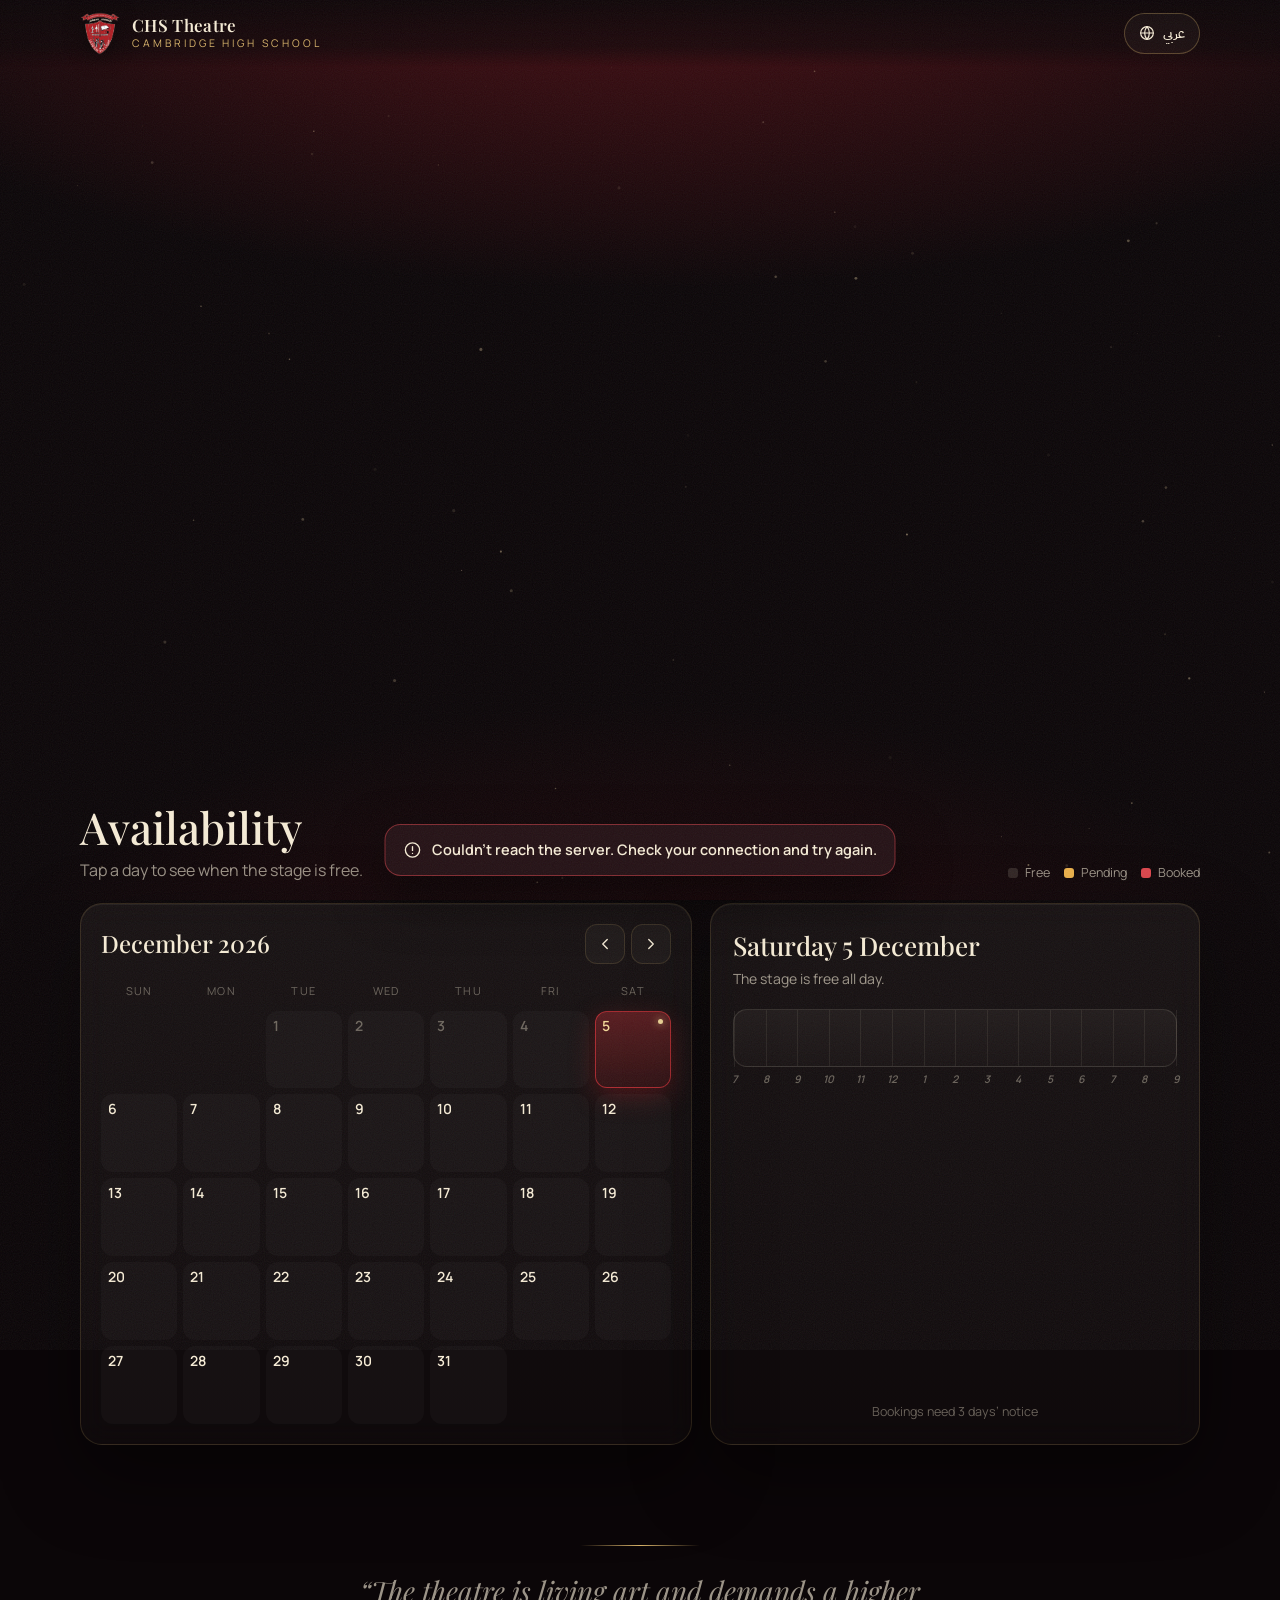
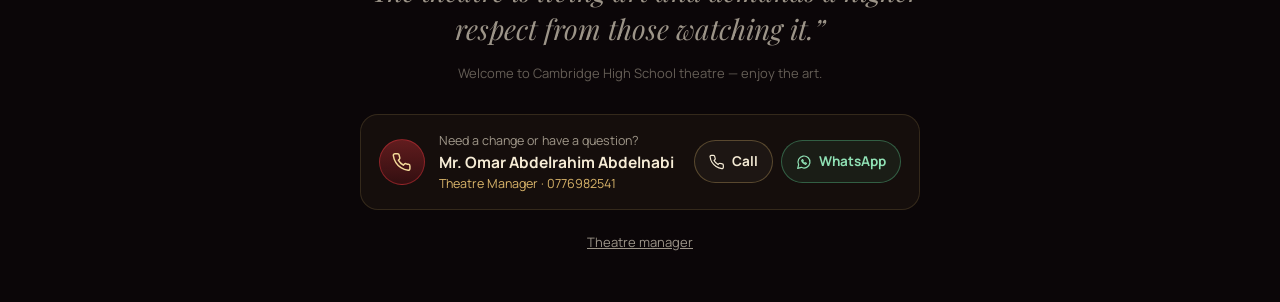
==== commit 094fd83e: "Add files via upload" ====
--- a/index.html
+++ b/index.html
@@ -18,7 +18,7 @@
   <link rel="preconnect" href="https://fonts.gstatic.com" crossorigin />
   <link href="https://fonts.googleapis.com/css2?family=Amiri:wght@400;700&family=IBM+Plex+Sans+Arabic:wght@400;500;600;700&family=Manrope:wght@400;500;600;700;800&family=Playfair+Display:ital,wght@0,500;0,600;1,400;1,500&display=swap" rel="stylesheet" />
   <link rel="preload" as="image" href="logo-dark.png" />
-  <link rel="stylesheet" href="styles.css?v=4" />
+  <link rel="stylesheet" href="styles.css?v=6" />
 </head>
 <body class="locked">
   <!-- ─── Intro: the curtain ─── -->
@@ -263,7 +263,7 @@
           <h3 data-t="doneT">Request sent!</h3>
           <p data-t="doneP">The theatre manager will review it. You’ll get an email — and a calendar invite once it’s approved.</p>
           <div class="status-line"><i></i><span data-t="awaiting">Awaiting approval</span></div>
-          <div><button class="btn ghost" data-close><span data-t="doneBtn">Done</span></button></div>
+          <div style="display:flex;gap:10px;justify-content:center;flex-wrap:wrap"><a class="btn gold" id="donePrint" target="_blank" rel="noopener"><span data-icon="printer"></span><span data-t="print">Print / PDF</span></a><button class="btn ghost" data-close><span data-t="doneBtn">Done</span></button></div>
           <div class="contact-slot" style="margin-top:22px"></div>
         </div>
       </div>
@@ -277,10 +277,10 @@
 
   <div class="toast" id="toast"></div>
 
-  <script src="config.js?v=4"></script>
-  <script src="api.js?v=4"></script>
-  <script src="i18n.js?v=4"></script>
-  <script src="icons.js?v=4"></script>
-  <script src="app.js?v=4"></script>
+  <script src="config.js?v=6"></script>
+  <script src="api.js?v=6"></script>
+  <script src="i18n.js?v=6"></script>
+  <script src="icons.js?v=6"></script>
+  <script src="app.js?v=6"></script>
 </body>
 </html>
--- a/styles.css
+++ b/styles.css
@@ -199,6 +199,7 @@
   border: 1px solid var(--line-2); background: var(--glass); font-size: 13px; font-weight: 600; color: var(--ivory);
   transition: background .3s, border-color .3s, transform .3s var(--ease);
 }
+a.pill-btn { text-decoration: none; }
 .pill-btn:hover { background: var(--glass-2); border-color: var(--gold); }
 .pill-btn:active { transform: scale(.96); }
 .pill-btn svg { width: 16px; height: 16px; }
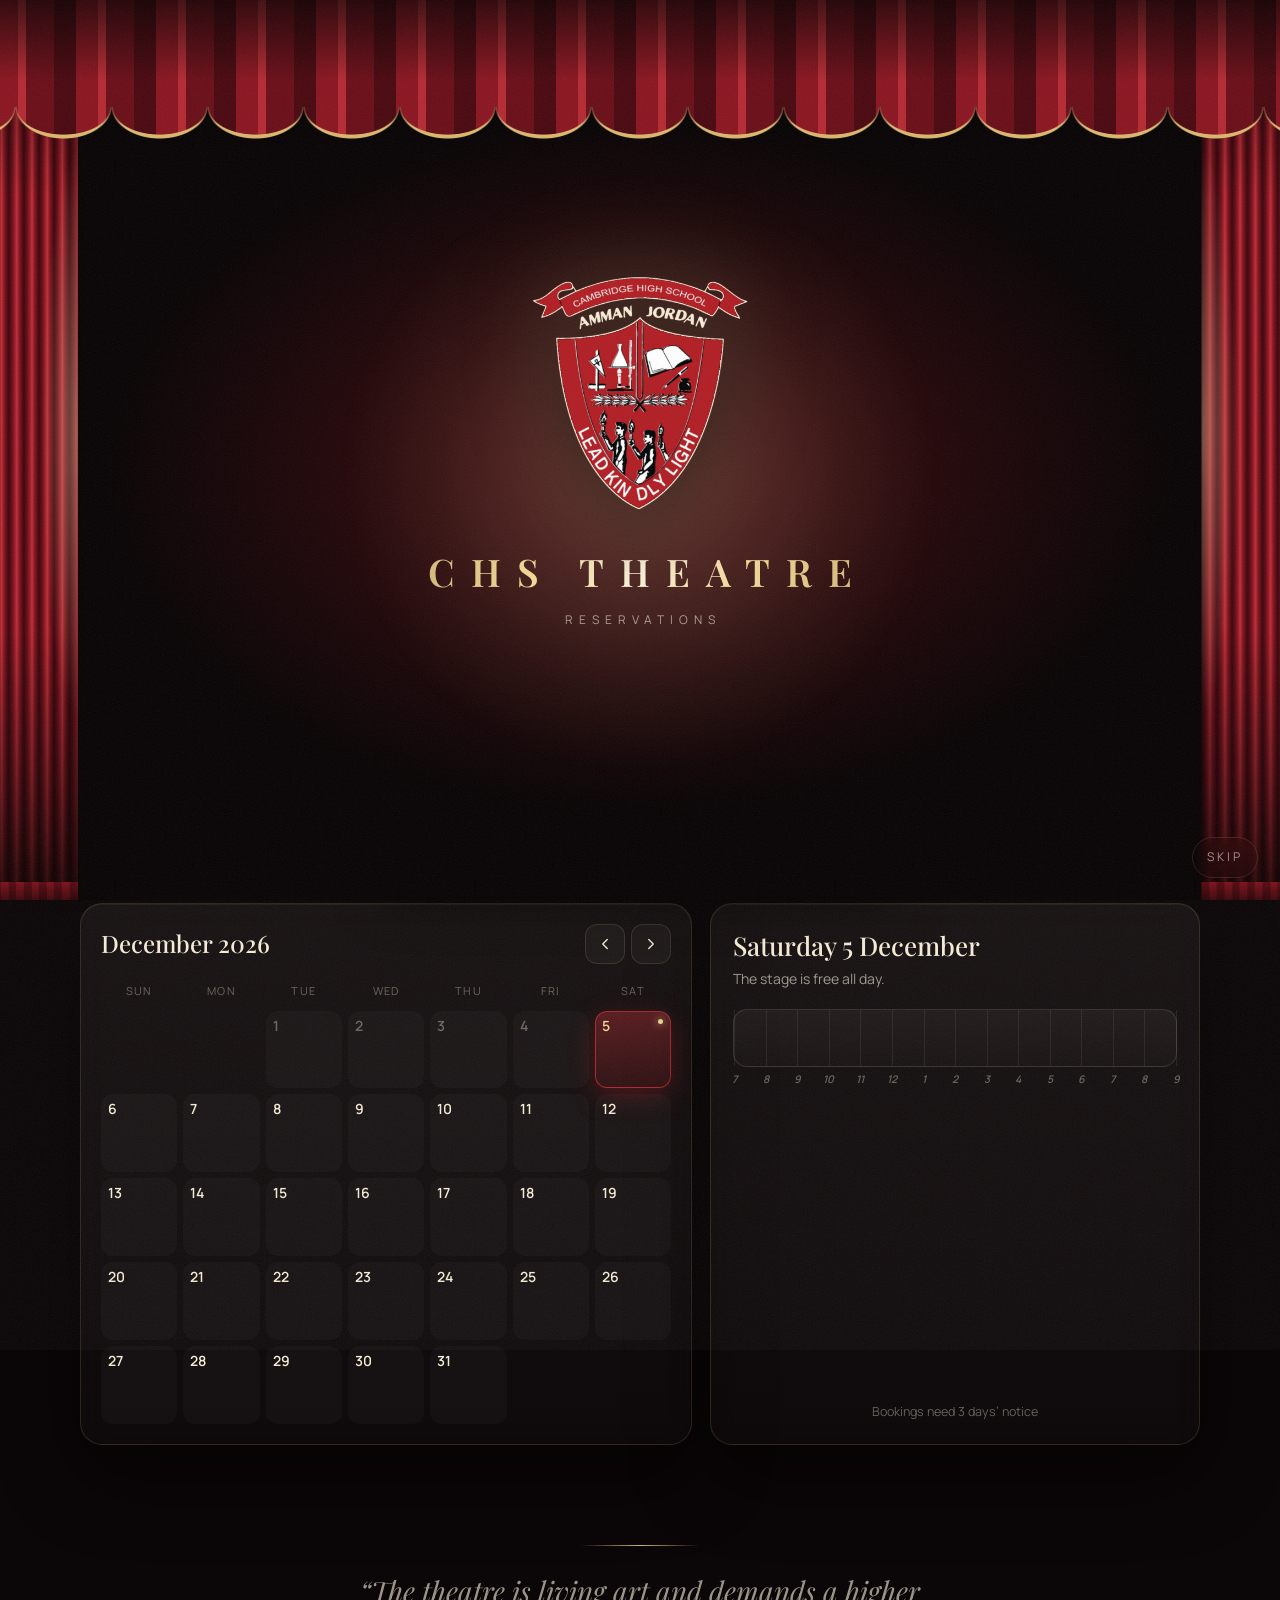
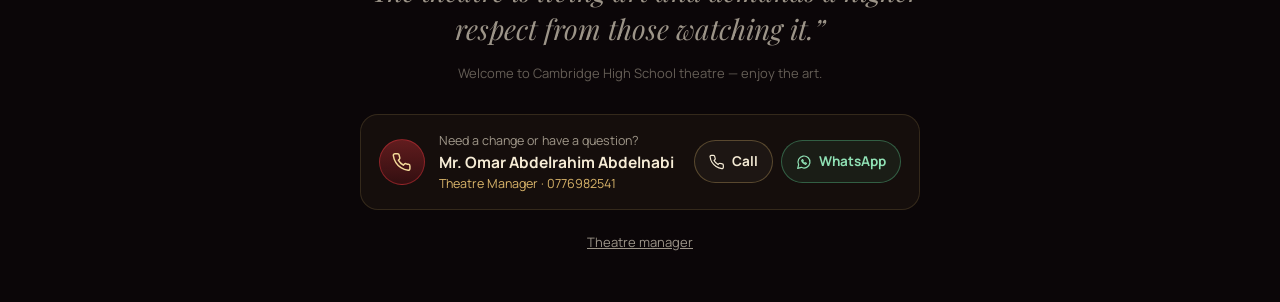
==== commit d504bc57: "Add files via upload" ====
--- a/index.html
+++ b/index.html
@@ -18,7 +18,7 @@
   <link rel="preconnect" href="https://fonts.gstatic.com" crossorigin />
   <link href="https://fonts.googleapis.com/css2?family=Amiri:wght@400;700&family=IBM+Plex+Sans+Arabic:wght@400;500;600;700&family=Manrope:wght@400;500;600;700;800&family=Playfair+Display:ital,wght@0,500;0,600;1,400;1,500&display=swap" rel="stylesheet" />
   <link rel="preload" as="image" href="logo-dark.png" />
-  <link rel="stylesheet" href="styles.css?v=6" />
+  <link rel="stylesheet" href="styles.css?v=7" />
 </head>
 <body class="locked">
   <!-- ─── Intro: the curtain ─── -->
@@ -277,10 +277,10 @@
 
   <div class="toast" id="toast"></div>
 
-  <script src="config.js?v=6"></script>
-  <script src="api.js?v=6"></script>
-  <script src="i18n.js?v=6"></script>
-  <script src="icons.js?v=6"></script>
-  <script src="app.js?v=6"></script>
+  <script src="config.js?v=7"></script>
+  <script src="api.js?v=7"></script>
+  <script src="i18n.js?v=7"></script>
+  <script src="icons.js?v=7"></script>
+  <script src="app.js?v=7"></script>
 </body>
 </html>
